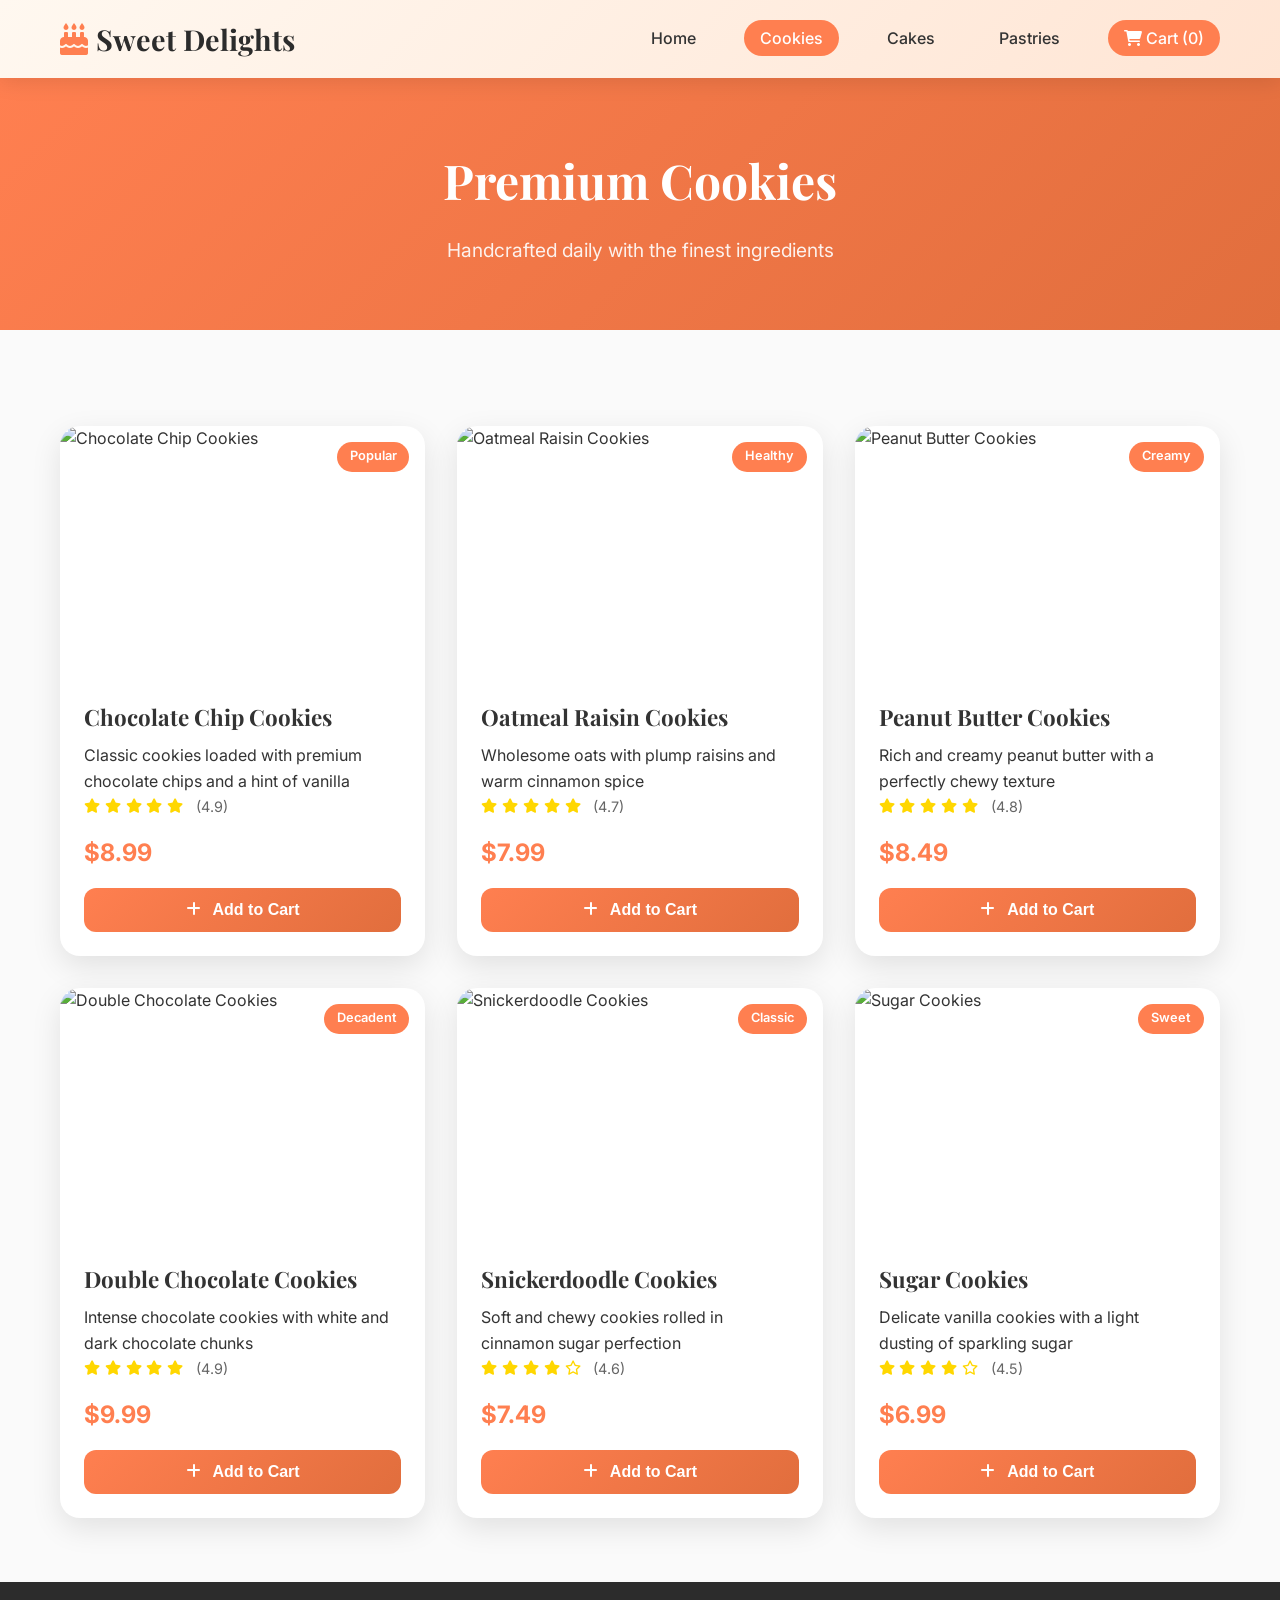
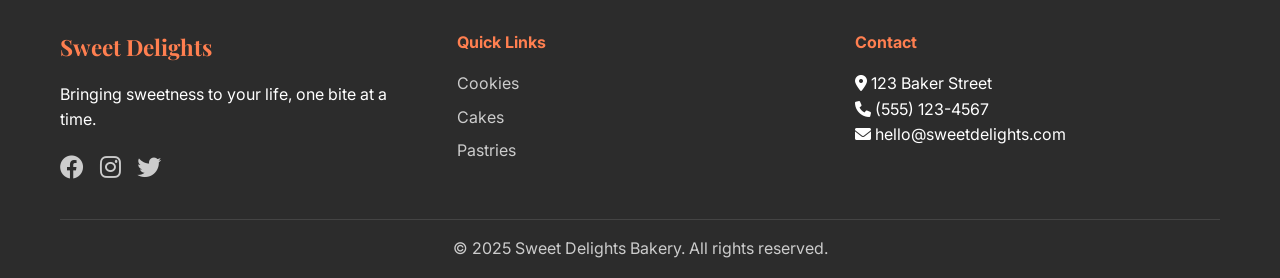
==== cookies.html @ d13a1ea2 "created ecommerce site" ====
<!DOCTYPE html>
<html lang="en">
  <head>
    <meta charset="UTF-8" />
    <meta name="viewport" content="width=device-width, initial-scale=1.0" />
    <title>Premium Cookies - Sweet Delights Bakery</title>
    <link rel="stylesheet" href="style.css" />
    <link
      href="https://fonts.googleapis.com/css2?family=Playfair+Display:wght@400;700&family=Inter:wght@300;400;500;600&display=swap"
      rel="stylesheet"
    />
    <link
      rel="stylesheet"
      href="https://cdnjs.cloudflare.com/ajax/libs/font-awesome/6.0.0/css/all.min.css"
    />
  </head>
  <body>
    <header>
      <div class="container">
        <div class="logo">
          <i class="fas fa-birthday-cake"></i>
          <h1>Sweet Delights</h1>
        </div>
        <nav>
          <ul>
            <li><a href="index.html">Home</a></li>
            <li><a href="cookies.html" class="active">Cookies</a></li>
            <li><a href="cakes.html">Cakes</a></li>
            <li><a href="pastries.html">Pastries</a></li>
            <li>
              <a href="cart.html" id="cart-btn"
                ><i class="fas fa-shopping-cart"></i> Cart (<span
                  id="cart-count"
                  >0</span
                >)</a
              >
            </li>
          </ul>
        </nav>
      </div>
    </header>

    <section class="page-header">
      <div class="container">
        <h2>Premium Cookies</h2>
        <p>Handcrafted daily with the finest ingredients</p>
      </div>
    </section>

    <main class="container">
      <section class="product-grid">
        <div class="products">
          <div class="product-card">
            <div class="product-image">
              <img
                src="https://images.unsplash.com/photo-1558961363-fa8fdf82db35?w=300&h=300&fit=crop"
                alt="Chocolate Chip Cookies"
              />
              <div class="product-badge">Popular</div>
            </div>
            <div class="product-info">
              <h3>Chocolate Chip Cookies</h3>
              <p>
                Classic cookies loaded with premium chocolate chips and a hint
                of vanilla
              </p>
              <div class="rating">
                <i class="fas fa-star"></i><i class="fas fa-star"></i
                ><i class="fas fa-star"></i><i class="fas fa-star"></i
                ><i class="fas fa-star"></i>
                <span>(4.9)</span>
              </div>
              <div class="price">$8.99</div>
              <button
                class="add-to-cart"
                data-product="Chocolate Chip Cookies"
                data-price="8.99"
              >
                <i class="fas fa-plus"></i> Add to Cart
              </button>
            </div>
          </div>

          <div class="product-card">
            <div class="product-image">
              <img
                src="https://images.unsplash.com/photo-1499636136210-6f4ee915583e?w=300&h=300&fit=crop"
                alt="Oatmeal Raisin Cookies"
              />
              <div class="product-badge">Healthy</div>
            </div>
            <div class="product-info">
              <h3>Oatmeal Raisin Cookies</h3>
              <p>Wholesome oats with plump raisins and warm cinnamon spice</p>
              <div class="rating">
                <i class="fas fa-star"></i><i class="fas fa-star"></i
                ><i class="fas fa-star"></i><i class="fas fa-star"></i
                ><i class="fas fa-star"></i>
                <span>(4.7)</span>
              </div>
              <div class="price">$7.99</div>
              <button
                class="add-to-cart"
                data-product="Oatmeal Raisin Cookies"
                data-price="7.99"
              >
                <i class="fas fa-plus"></i> Add to Cart
              </button>
            </div>
          </div>

          <div class="product-card">
            <div class="product-image">
              <img
                src="https://images.unsplash.com/photo-1486427944299-d1955d23e34d?w=300&h=300&fit=crop"
                alt="Peanut Butter Cookies"
              />
              <div class="product-badge">Creamy</div>
            </div>
            <div class="product-info">
              <h3>Peanut Butter Cookies</h3>
              <p>
                Rich and creamy peanut butter with a perfectly chewy texture
              </p>
              <div class="rating">
                <i class="fas fa-star"></i><i class="fas fa-star"></i
                ><i class="fas fa-star"></i><i class="fas fa-star"></i
                ><i class="fas fa-star"></i>
                <span>(4.8)</span>
              </div>
              <div class="price">$8.49</div>
              <button
                class="add-to-cart"
                data-product="Peanut Butter Cookies"
                data-price="8.49"
              >
                <i class="fas fa-plus"></i> Add to Cart
              </button>
            </div>
          </div>

          <div class="product-card">
            <div class="product-image">
              <img
                src="https://images.unsplash.com/photo-1567620905732-2d1ec7ab7445?w=300&h=300&fit=crop"
                alt="Double Chocolate Cookies"
              />
              <div class="product-badge">Decadent</div>
            </div>
            <div class="product-info">
              <h3>Double Chocolate Cookies</h3>
              <p>
                Intense chocolate cookies with white and dark chocolate chunks
              </p>
              <div class="rating">
                <i class="fas fa-star"></i><i class="fas fa-star"></i
                ><i class="fas fa-star"></i><i class="fas fa-star"></i
                ><i class="fas fa-star"></i>
                <span>(4.9)</span>
              </div>
              <div class="price">$9.99</div>
              <button
                class="add-to-cart"
                data-product="Double Chocolate Cookies"
                data-price="9.99"
              >
                <i class="fas fa-plus"></i> Add to Cart
              </button>
            </div>
          </div>

          <div class="product-card">
            <div class="product-image">
              <img
                src="https://images.unsplash.com/photo-1548365328-8c6db3220e4c?w=300&h=300&fit=crop"
                alt="Snickerdoodle Cookies"
              />
              <div class="product-badge">Classic</div>
            </div>
            <div class="product-info">
              <h3>Snickerdoodle Cookies</h3>
              <p>Soft and chewy cookies rolled in cinnamon sugar perfection</p>
              <div class="rating">
                <i class="fas fa-star"></i><i class="fas fa-star"></i
                ><i class="fas fa-star"></i><i class="fas fa-star"></i
                ><i class="far fa-star"></i>
                <span>(4.6)</span>
              </div>
              <div class="price">$7.49</div>
              <button
                class="add-to-cart"
                data-product="Snickerdoodle Cookies"
                data-price="7.49"
              >
                <i class="fas fa-plus"></i> Add to Cart
              </button>
            </div>
          </div>

          <div class="product-card">
            <div class="product-image">
              <img
                src="https://images.unsplash.com/photo-1606983340126-99ab4feaa64a?w=300&h=300&fit=crop"
                alt="Sugar Cookies"
              />
              <div class="product-badge">Sweet</div>
            </div>
            <div class="product-info">
              <h3>Sugar Cookies</h3>
              <p>
                Delicate vanilla cookies with a light dusting of sparkling sugar
              </p>
              <div class="rating">
                <i class="fas fa-star"></i><i class="fas fa-star"></i
                ><i class="fas fa-star"></i><i class="fas fa-star"></i
                ><i class="far fa-star"></i>
                <span>(4.5)</span>
              </div>
              <div class="price">$6.99</div>
              <button
                class="add-to-cart"
                data-product="Sugar Cookies"
                data-price="6.99"
              >
                <i class="fas fa-plus"></i> Add to Cart
              </button>
            </div>
          </div>
        </div>
      </section>
    </main>

    <footer>
      <div class="container">
        <div class="footer-content">
          <div class="footer-section">
            <h3>Sweet Delights</h3>
            <p>Bringing sweetness to your life, one bite at a time.</p>
            <div class="social-links">
              <a href="#"><i class="fab fa-facebook"></i></a>
              <a href="#"><i class="fab fa-instagram"></i></a>
              <a href="#"><i class="fab fa-twitter"></i></a>
            </div>
          </div>
          <div class="footer-section">
            <h4>Quick Links</h4>
            <ul>
              <li><a href="cookies.html">Cookies</a></li>
              <li><a href="cakes.html">Cakes</a></li>
              <li><a href="pastries.html">Pastries</a></li>
            </ul>
          </div>
          <div class="footer-section">
            <h4>Contact</h4>
            <p><i class="fas fa-map-marker-alt"></i> 123 Baker Street</p>
            <p><i class="fas fa-phone"></i> (555) 123-4567</p>
            <p><i class="fas fa-envelope"></i> hello@sweetdelights.com</p>
          </div>
        </div>
        <div class="footer-bottom">
          <p>&copy; 2025 Sweet Delights Bakery. All rights reserved.</p>
        </div>
      </div>
    </footer>

    <script src="script.js"></script>
  </body>
</html>
---- style.css ----
/* Reset and Base Styles */
* {
  margin: 0;
  padding: 0;
  box-sizing: border-box;
}
body {
  font-family: "Inter", sans-serif;
  line-height: 1.6;
  color: #333;
  background-color: #fafafa;
}
.container {
  max-width: 1200px;
  margin: 0 auto;
  padding: 0 20px;
} /* Typography */
h1,
h2,
h3 {
  font-family: "Playfair Display", serif;
}
h1 {
  font-size: 2.5rem;
  font-weight: 700;
}
h2 {
  font-size: 2.2rem;
  margin-bottom: 2rem;
  text-align: center;
  color: #2c2c2c;
}
h3 {
  font-size: 1.4rem;
  margin-bottom: 0.5rem;
} /* Header */
header {
  background: linear-gradient(135deg, #fff8f0 0%, #ffe5d4 100%);
  padding: 1rem 0;
  box-shadow: 0 4px 20px rgba(0, 0, 0, 0.1);
  position: sticky;
  top: 0;
  z-index: 100;
}
header .container {
  display: flex;
  justify-content: space-between;
  align-items: center;
}
.logo {
  display: flex;
  align-items: center;
  gap: 0.5rem;
}
.logo i {
  font-size: 2rem;
  color: #ff7f50;
}
.logo h1 {
  color: #2c2c2c;
  font-size: 1.8rem;
}
nav ul {
  list-style: none;
  display: flex;
  gap: 2rem;
  align-items: center;
}
nav ul li a {
  text-decoration: none;
  color: #333;
  font-weight: 500;
  padding: 0.5rem 1rem;
  border-radius: 25px;
  transition: all 0.3s ease;
  position: relative;
}
nav ul li a:hover,
nav ul li a.active {
  background: #ff7f50;
  color: white;
  transform: translateY(-2px);
}
#cart-btn {
  background: #ff7f50 !important;
  color: white !important;
  padding: 0.5rem 1rem !important;
  border-radius: 25px;
} /* Hero Section */
.hero {
  background: linear-gradient(rgba(0, 0, 0, 0.4), rgba(0, 0, 0, 0.4)),
    url("https://images.unsplash.com/photo-1571115764595-644a1f56a55c?w=1200&h=600&fit=crop")
      center/cover;
  height: 70vh;
  display: flex;
  align-items: center;
  justify-content: center;
  text-align: center;
  color: white;
}
.hero-content h2 {
  font-size: 3.5rem;
  margin-bottom: 1rem;
  text-shadow: 2px 2px 4px rgba(0, 0, 0, 0.3);
}
.hero-content p {
  font-size: 1.3rem;
  margin-bottom: 2rem;
  opacity: 0.9;
}
.cta-button {
  background: #ff7f50;
  color: white;
  padding: 1rem 2rem;
  text-decoration: none;
  border-radius: 50px;
  font-weight: 600;
  transition: all 0.3s ease;
  display: inline-block;
}
.cta-button:hover {
  background: #e16e3d;
  transform: translateY(-3px);
  box-shadow: 0 10px 25px rgba(255, 127, 80, 0.3);
} /* Featured Section */
.featured-section {
  padding: 4rem 0;
}
.featured-grid {
  display: grid;
  grid-template-columns: repeat(auto-fit, minmax(350px, 1fr));
  gap: 2rem;
  margin-top: 3rem;
}
.products {
  display: grid;
  grid-template-columns: repeat(auto-fit, minmax(300px, 1fr));
  gap: 2rem;
  margin-top: 2rem;
} /* Product Cards */
.product-card {
  background: white;
  border-radius: 20px;
  overflow: hidden;
  box-shadow: 0 10px 30px rgba(0, 0, 0, 0.1);
  transition: all 0.3s ease;
  position: relative;
}
.product-card:hover {
  transform: translateY(-10px);
  box-shadow: 0 20px 40px rgba(0, 0, 0, 0.15);
}
.product-image {
  position: relative;
  overflow: hidden;
  height: 250px;
}
.product-image img {
  width: 100%;
  height: 100%;
  object-fit: cover;
  transition: transform 0.3s ease;
}
.product-card:hover .product-image img {
  transform: scale(1.1);
}
.product-badge {
  position: absolute;
  top: 1rem;
  right: 1rem;
  background: #ff7f50;
  color: white;
  padding: 0.3rem 0.8rem;
  border-radius: 15px;
  font-size: 0.8rem;
  font-weight: 600;
}
.product-info {
  padding: 1.5rem;
}
.rating {
  display: flex;
  align-items: center;
  gap: 0.3rem;
  margin-bottom: 1rem;
}
.rating i {
  color: #ffd700;
  font-size: 0.9rem;
}
.rating span {
  color: #666;
  font-size: 0.9rem;
  margin-left: 0.5rem;
}
.price {
  font-size: 1.5rem;
  font-weight: 700;
  color: #ff7f50;
  margin-bottom: 1rem;
}
.add-to-cart {
  width: 100%;
  background: linear-gradient(135deg, #ff7f50, #e16e3d);
  color: white;
  border: none;
  padding: 0.8rem 1.5rem;
  border-radius: 12px;
  font-weight: 600;
  cursor: pointer;
  transition: all 0.3s ease;
  font-size: 1rem;
}
.add-to-cart:hover {
  transform: translateY(-2px);
  box-shadow: 0 8px 20px rgba(255, 127, 80, 0.3);
}
.add-to-cart i {
  margin-right: 0.5rem;
} /* Categories Preview */
.categories-preview {
  padding: 4rem 0;
  background: white;
}
.categories-grid {
  display: grid;
  grid-template-columns: repeat(auto-fit, minmax(300px, 1fr));
  gap: 2rem;
  margin-top: 3rem;
}
.category-card {
  position: relative;
  border-radius: 20px;
  overflow: hidden;
  height: 300px;
  cursor: pointer;
  transition: transform 0.3s ease;
}
.category-card:hover {
  transform: scale(1.05);
}
.category-card img {
  width: 100%;
  height: 100%;
  object-fit: cover;
}
.category-overlay {
  position: absolute;
  top: 0;
  left: 0;
  right: 0;
  bottom: 0;
  background: linear-gradient(
    to bottom,
    rgba(0, 0, 0, 0.3),
    rgba(0, 0, 0, 0.7)
  );
  display: flex;
  flex-direction: column;
  justify-content: center;
  align-items: center;
  text-align: center;
  color: white;
  padding: 2rem;
}
.category-overlay h3 {
  font-size: 2rem;
  margin-bottom: 0.5rem;
}
.category-overlay p {
  margin-bottom: 1.5rem;
  opacity: 0.9;
}
.category-link {
  background: rgba(255, 255, 255, 0.2);
  color: white;
  padding: 0.8rem 1.5rem;
  text-decoration: none;
  border-radius: 25px;
  border: 2px solid white;
  transition: all 0.3s ease;
}
.category-link:hover {
  background: white;
  color: #333;
} /* About Section */
.about-section {
  padding: 4rem 0;
  background: #f8f9fa;
}
.about-content {
  display: grid;
  grid-template-columns: 1fr 1fr;
  gap: 4rem;
  align-items: center;
}
.about-text h2 {
  text-align: left;
  margin-bottom: 1.5rem;
}
.about-text p {
  font-size: 1.1rem;
  color: #666;
  margin-bottom: 2rem;
  line-height: 1.8;
}
.features {
  display: flex;
  gap: 2rem;
}

.feature {
  display: flex;
  align-items: center;
  gap: 0.5rem;
}

.feature i {
  color: #ff7f50;
  font-size: 1.2rem;
}

.about-image img {
  width: 100%;
  border-radius: 20px;
  box-shadow: 0 15px 35px rgba(0, 0, 0, 0.1);
}

/* Footer */
footer {
  background: #2c2c2c;
  color: white;
  padding: 3rem 0 1rem;
}

.footer-content {
  display: grid;
  grid-template-columns: repeat(auto-fit, minmax(250px, 1fr));
  gap: 2rem;
  margin-bottom: 2rem;
}

.footer-section h3,
.footer-section h4 {
  margin-bottom: 1rem;
  color: #ff7f50;
}

.footer-section ul {
  list-style: none;
}

.footer-section ul li {
  margin-bottom: 0.5rem;
}

.footer-section ul li a {
  color: #ccc;
  text-decoration: none;
  transition: color 0.3s ease;
}

.footer-section ul li a:hover {
  color: #ff7f50;
}

.social-links {
  display: flex;
  gap: 1rem;
  margin-top: 1rem;
}

.social-links a {
  color: #ccc;
  font-size: 1.5rem;
  transition: color 0.3s ease;
}

.social-links a:hover {
  color: #ff7f50;
}

.footer-bottom {
  border-top: 1px solid #444;
  padding-top: 1rem;
  text-align: center;
  color: #ccc;
}

/* Page Header for Individual Pages */
.page-header {
  background: linear-gradient(135deg, #ff7f50, #e16e3d);
  color: white;
  padding: 4rem 0;
  text-align: center;
}

.page-header h2 {
  font-size: 3rem;
  margin-bottom: 1rem;
  color: white;
}

.page-header p {
  font-size: 1.2rem;
  opacity: 0.9;
}

/* Product Grid for Individual Pages */
.product-grid {
  padding: 4rem 0;
}

/* Cart Page Styles */
.cart-section {
  padding: 4rem 0;
}

.cart-content {
  display: grid;
  grid-template-columns: 2fr 1fr;
  gap: 3rem;
  margin-bottom: 4rem;
}

.cart-items {
  background: white;
  border-radius: 12px;
  padding: 2rem;
  box-shadow: 0 4px 15px rgba(0, 0, 0, 0.1);
}

.cart-item {
  display: grid;
  grid-template-columns: 80px 1fr auto auto auto;
  gap: 1rem;
  align-items: center;
  padding: 1.5rem 0;
  border-bottom: 1px solid #eee;
}

.cart-item:last-child {
  border-bottom: none;
}

.item-image {
  width: 80px;
  height: 80px;
  border-radius: 8px;
  object-fit: cover;
}

.item-details h4 {
  margin-bottom: 0.5rem;
  color: #333;
}

.item-details p {
  color: #666;
  font-size: 0.9rem;
}

.quantity-controls {
  display: flex;
  align-items: center;
  gap: 0.5rem;
}

.quantity-btn {
  background: #f5f5f5;
  border: none;
  width: 30px;
  height: 30px;
  border-radius: 50%;
  cursor: pointer;
  display: flex;
  align-items: center;
  justify-content: center;
  transition: background-color 0.2s;
}

.quantity-btn:hover {
  background: #e0e0e0;
}

.quantity-input {
  width: 50px;
  text-align: center;
  border: 1px solid #ddd;
  border-radius: 4px;
  padding: 0.5rem;
}

.item-price {
  font-weight: 600;
  color: #ff7f50;
  font-size: 1.1rem;
}

.remove-btn {
  background: none;
  border: none;
  color: #999;
  cursor: pointer;
  padding: 0.5rem;
  transition: color 0.2s;
}

.remove-btn:hover {
  color: #ff4444;
}

.empty-cart {
  text-align: center;
  padding: 3rem;
  color: #666;
}

.empty-cart i {
  font-size: 4rem;
  color: #ddd;
  margin-bottom: 1rem;
}

.summary-card {
  background: white;
  border-radius: 12px;
  padding: 2rem;
  box-shadow: 0 4px 15px rgba(0, 0, 0, 0.1);
  position: sticky;
  top: 120px;
}

.summary-card h3 {
  margin-bottom: 1.5rem;
  color: #333;
}

.summary-line {
  display: flex;
  justify-content: space-between;
  margin-bottom: 1rem;
  padding-bottom: 0.5rem;
}

.summary-line.total {
  border-top: 2px solid #ff7f50;
  padding-top: 1rem;
  margin-top: 1rem;
  font-weight: 700;
  font-size: 1.2rem;
}

.checkout-btn {
  width: 100%;
  background: linear-gradient(135deg, #ff7f50, #e16e3d);
  color: white;
  border: none;
  padding: 1rem;
  border-radius: 8px;
  font-size: 1.1rem;
  font-weight: 600;
  cursor: pointer;
  margin-top: 1.5rem;
  transition: all 0.3s ease;
}

.checkout-btn:hover {
  transform: translateY(-2px);
  box-shadow: 0 8px 20px rgba(255, 127, 80, 0.3);
}

.checkout-btn:disabled {
  background: #ccc;
  cursor: not-allowed;
  transform: none;
  box-shadow: none;
}

/* Nutrition Table Styles */
.nutrition-section {
  background: white;
  border-radius: 12px;
  padding: 2rem;
  box-shadow: 0 4px 15px rgba(0, 0, 0, 0.1);
  margin-top: 2rem;
}

.nutrition-section h2 {
  text-align: left;
  margin-bottom: 0.5rem;
}

.nutrition-section > p {
  color: #666;
  margin-bottom: 2rem;
}

.table-container {
  overflow-x: auto;
  margin-bottom: 2rem;
}

.nutrition-table {
  width: 100%;
  border-collapse: collapse;
  font-size: 0.9rem;
}

.nutrition-table th,
.nutrition-table td {
  padding: 1rem 0.8rem;
  text-align: left;
  border-bottom: 1px solid #eee;
}

.nutrition-table th {
  background: #f8f9fa;
  font-weight: 600;
  color: #333;
  position: sticky;
  top: 0;
  z-index: 10;
}

.nutrition-table tr:hover {
  background: #f8f9fa;
}

.nutrition-table td:nth-child(3),
.nutrition-table td:nth-child(4),
.nutrition-table td:nth-child(5),
.nutrition-table td:nth-child(6),
.nutrition-table td:nth-child(7),
.nutrition-table th:nth-child(3),
.nutrition-table th:nth-child(4),
.nutrition-table th:nth-child(5),
.nutrition-table th:nth-child(6),
.nutrition-table th:nth-child(7) {
  text-align: center;
}

.nutrition-notes {
  background: #f8f9fa;
  padding: 1.5rem;
  border-radius: 8px;
  border-left: 4px solid #ff7f50;
}

.nutrition-notes h4 {
  margin-bottom: 1rem;
  color: #333;
}

.nutrition-notes ul {
  list-style-type: disc;
  padding-left: 1.5rem;
}

.nutrition-notes li {
  margin-bottom: 0.5rem;
  color: #666;
  line-height: 1.6;
}

/* Responsive Design */
@media (max-width: 768px) {
  .hero-content h2 {
    font-size: 2.5rem;
  }

  .hero-content p {
    font-size: 1.1rem;
  }

  .featured-grid {
    grid-template-columns: 1fr;
  }

  .products {
    grid-template-columns: 1fr;
  }

  .about-content {
    grid-template-columns: 1fr;
    gap: 2rem;
  }

  .features {
    flex-direction: column;
    gap: 1rem;
  }

  nav ul {
    flex-direction: column;
    gap: 1rem;
  }

  header .container {
    flex-direction: column;
    gap: 1rem;
  }

  .page-header h2 {
    font-size: 2rem;
  }

  .cart-content {
    grid-template-columns: 1fr;
    gap: 2rem;
  }

  .cart-item {
    grid-template-columns: 60px 1fr;
    gap: 1rem;
  }

  .item-details {
    grid-column: 1 / -1;
    margin-top: 1rem;
  }

  .quantity-controls,
  .item-price,
  .remove-btn {
    grid-column: 1 / -1;
    justify-self: start;
    margin-top: 0.5rem;
  }

  .summary-card {
    position: static;
  }

  .nutrition-table {
    font-size: 0.8rem;
  }

  .nutrition-table th,
  .nutrition-table td {
    padding: 0.5rem 0.3rem;
  }
}
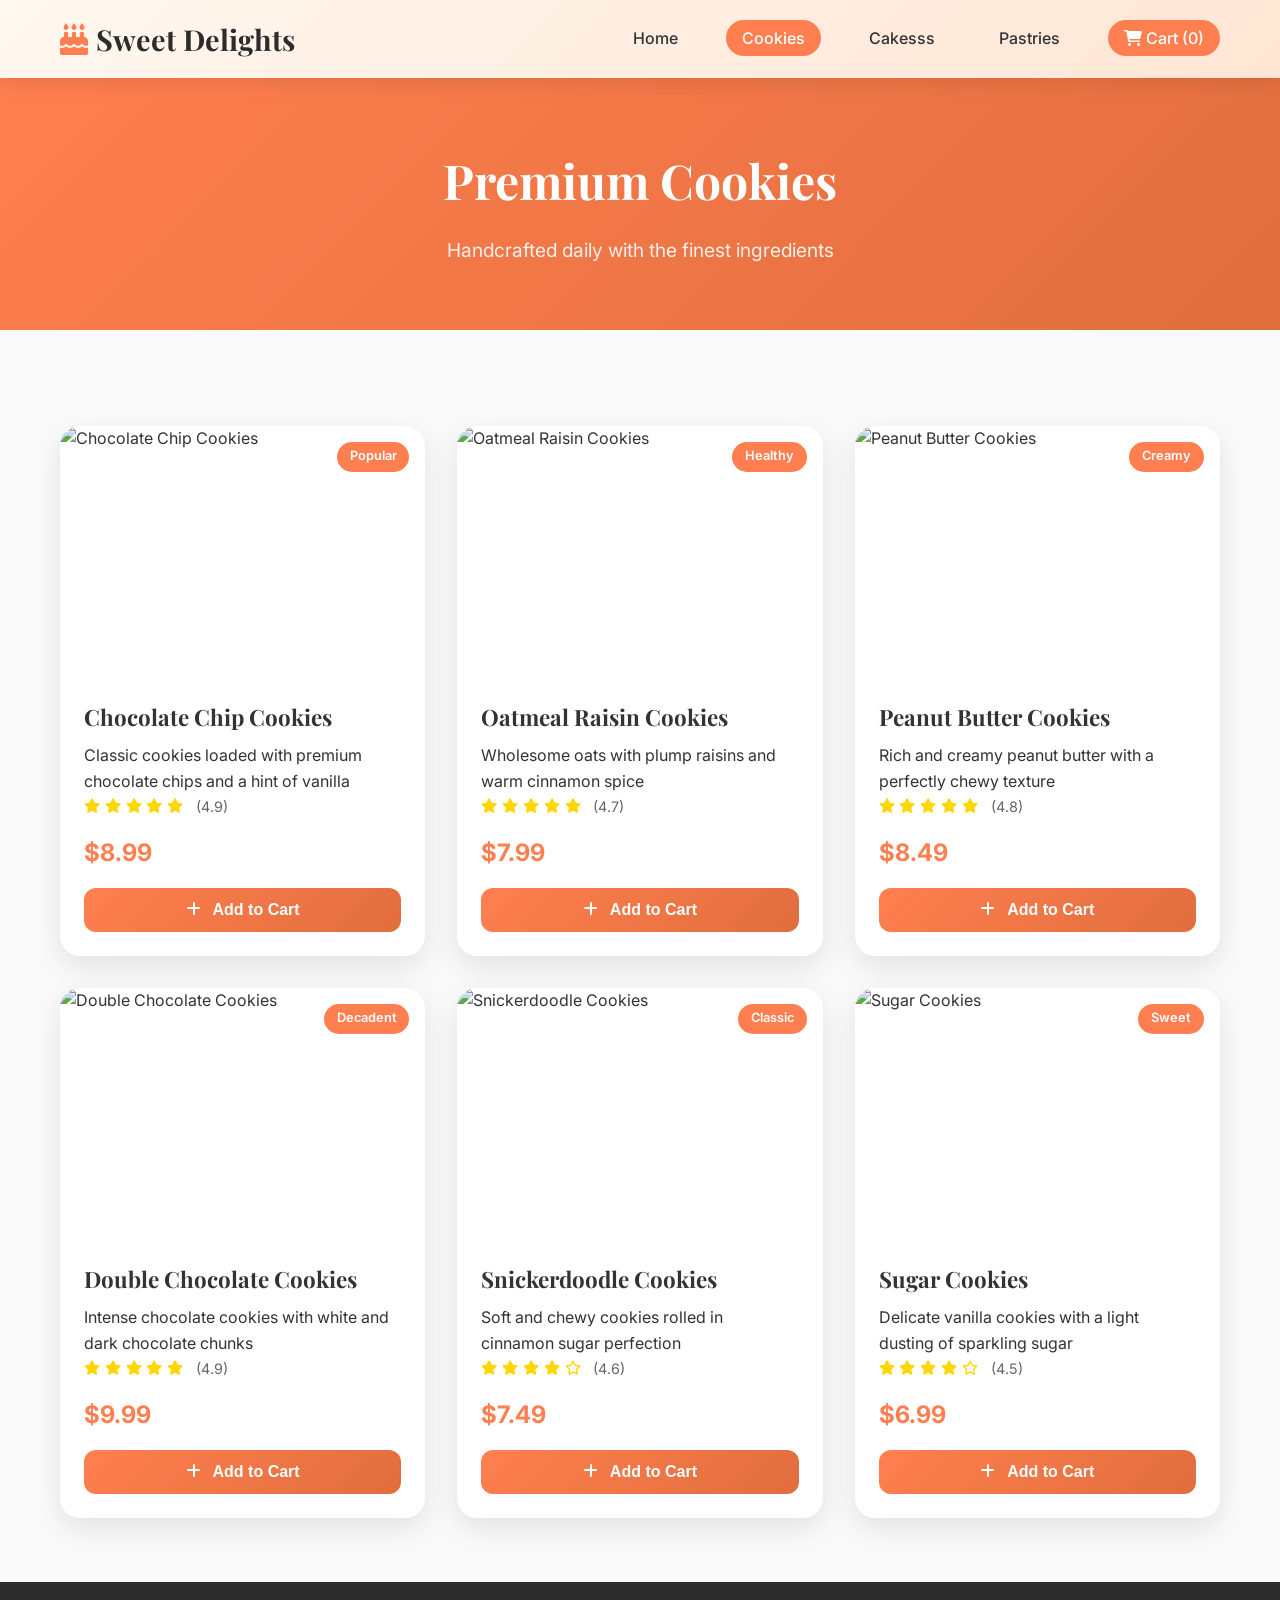
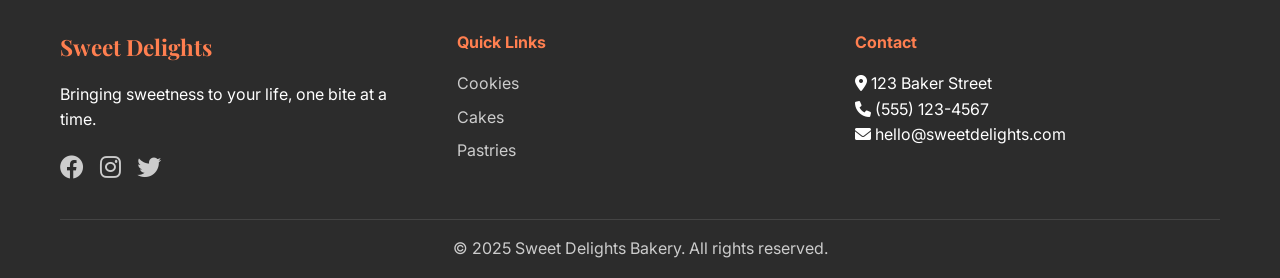
==== commit a673597d: "Fix HTML doctype and correct typo in navigation link" ====
--- a/cookies.html
+++ b/cookies.html
@@ -1,4 +1,4 @@
-<!DOCTYPE html>
+<!doctype html>
 <html lang="en">
   <head>
     <meta charset="UTF-8" />
@@ -25,7 +25,7 @@
           <ul>
             <li><a href="index.html">Home</a></li>
             <li><a href="cookies.html" class="active">Cookies</a></li>
-            <li><a href="cakes.html">Cakes</a></li>
+            <li><a href="cakes.html">Cakesss</a></li>
             <li><a href="pastries.html">Pastries</a></li>
             <li>
               <a href="cart.html" id="cart-btn"
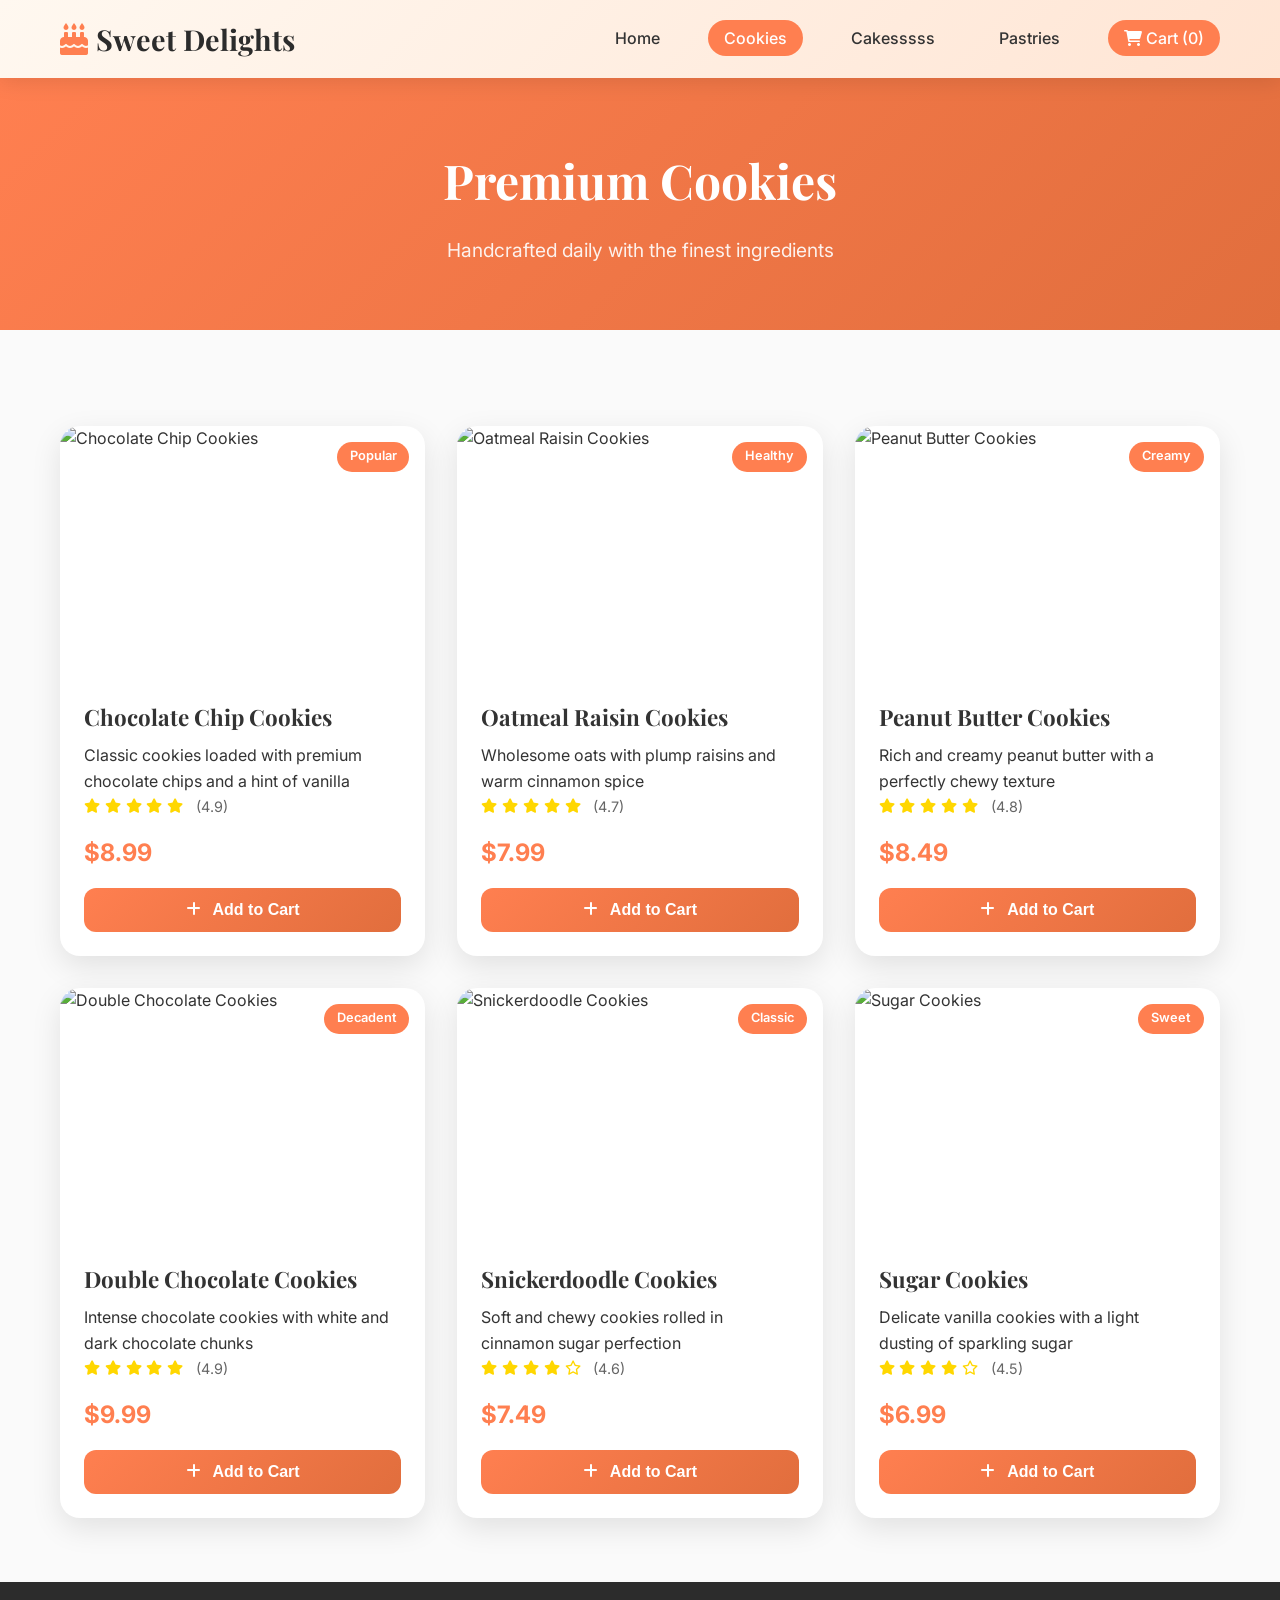
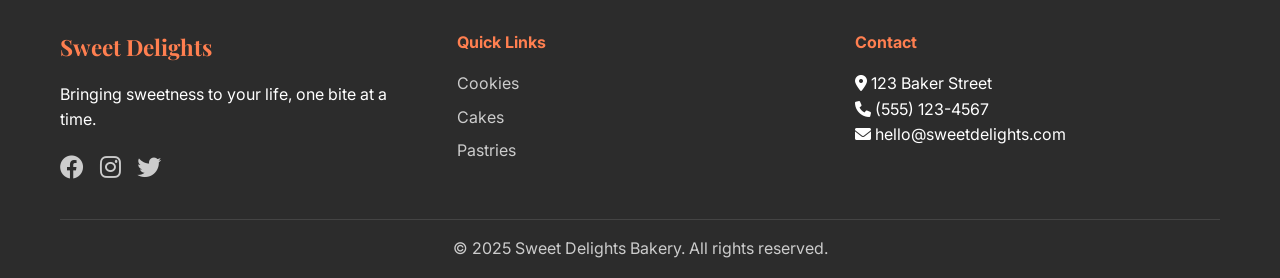
==== commit 0ce6c43c: "Correct typo in navigation link for cakes page" ====
--- a/cookies.html
+++ b/cookies.html
@@ -25,7 +25,7 @@
           <ul>
             <li><a href="index.html">Home</a></li>
             <li><a href="cookies.html" class="active">Cookies</a></li>
-            <li><a href="cakes.html">Cakesss</a></li>
+            <li><a href="cakes.html">Cakesssss</a></li>
             <li><a href="pastries.html">Pastries</a></li>
             <li>
               <a href="cart.html" id="cart-btn"
